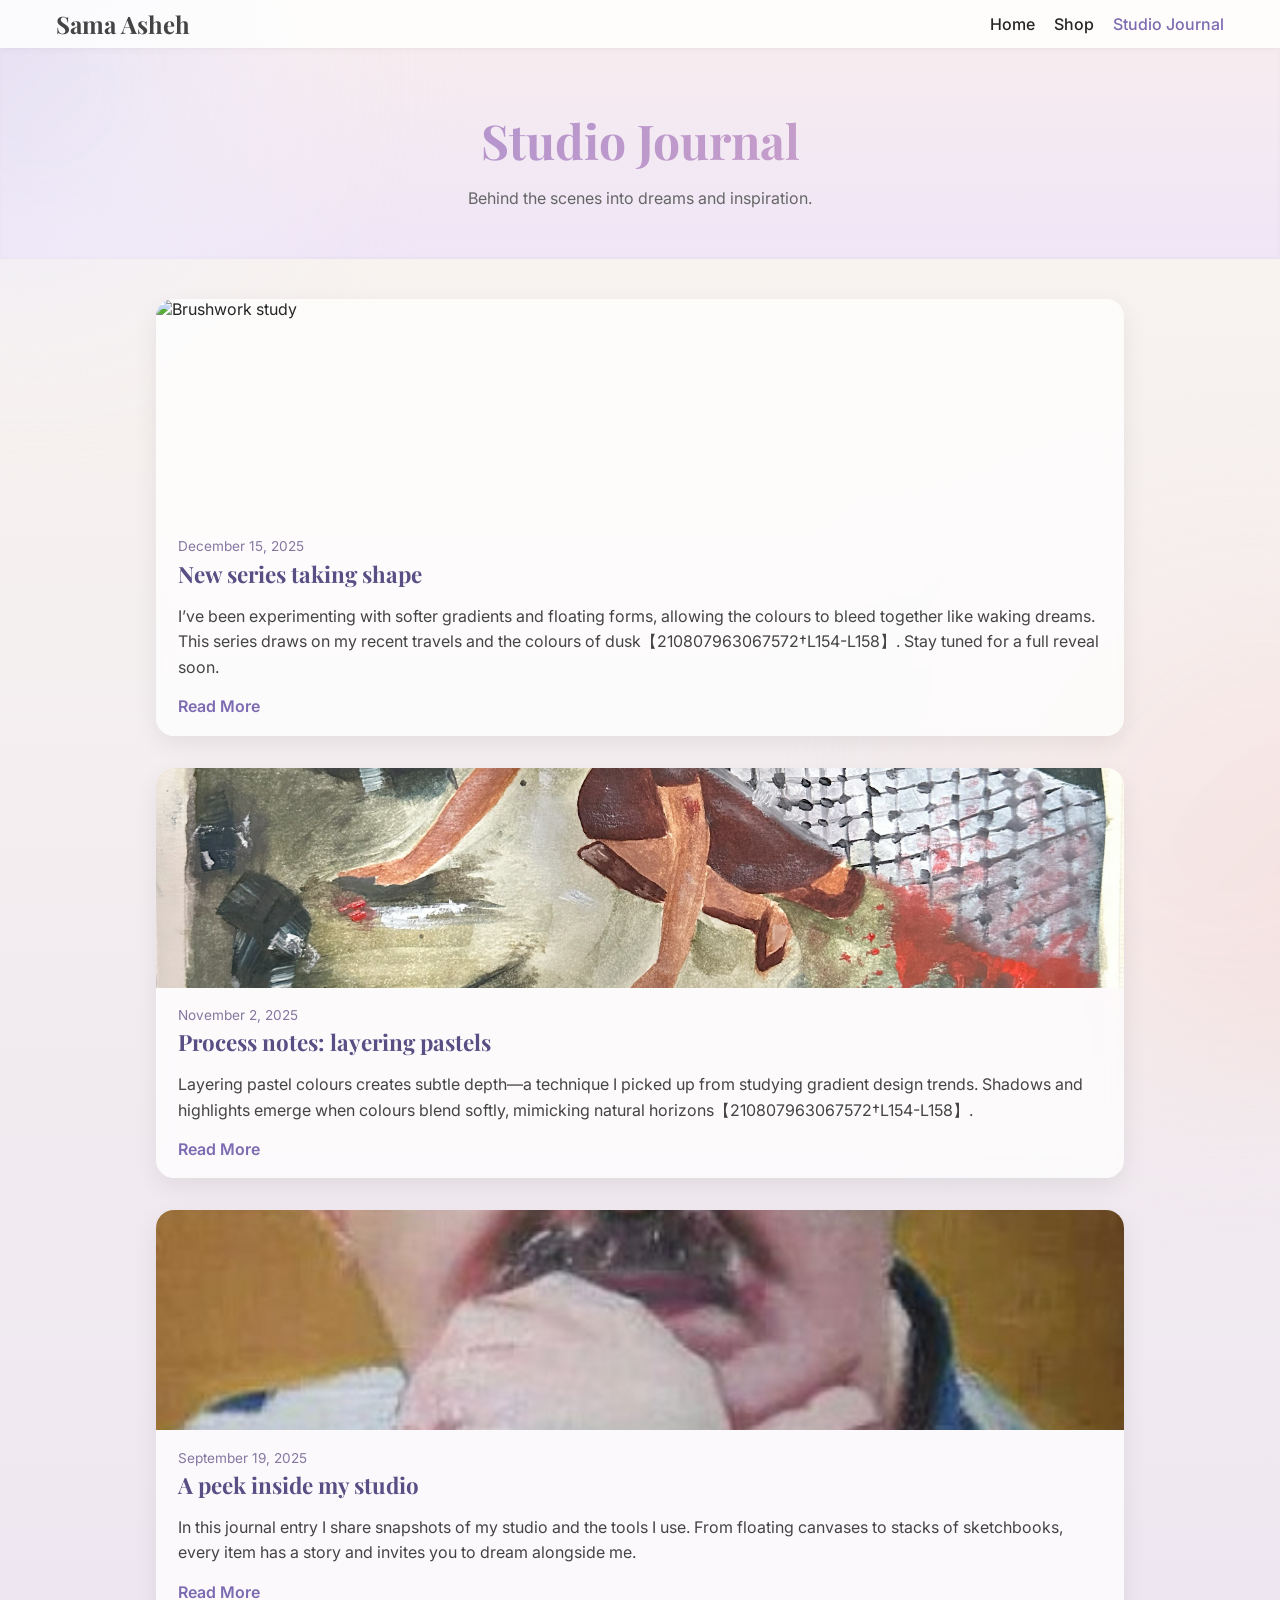
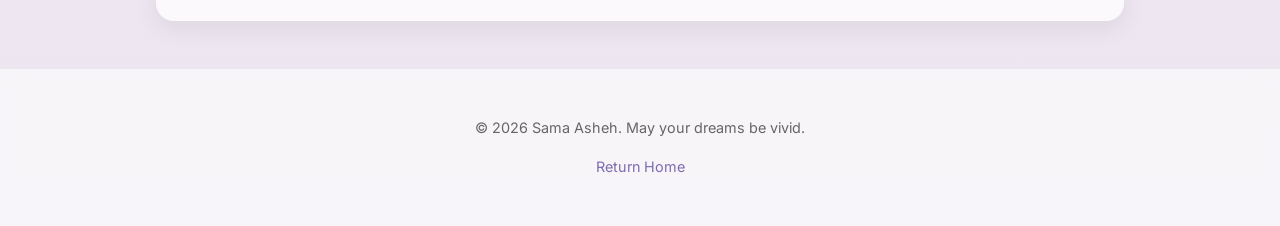
==== journal.html @ 47562fbf "Add chatbot; fix analytics placement; remove duplicate script" ====
<!DOCTYPE html>
<html lang="en">
<head>
  <meta charset="utf-8">
  <title>Studio Journal – Sama Asheh</title>
  <meta name="description" content="Insights and musings from Sama Asheh’s studio. Read about process, inspiration and upcoming exhibitions.">
  <meta name="viewport" content="width=device-width, initial-scale=1.0">
  <link rel="stylesheet" href="styles.css">
  <link rel="preconnect" href="https://fonts.googleapis.com">
  <link rel="preconnect" href="https://fonts.gstatic.com" crossorigin>
  <link href="https://fonts.googleapis.com/css2?family=Playfair+Display:wght@500;700&family=Inter:wght@300;400;600&display=swap" rel="stylesheet">
</head>
<body>
  <div class="decorative-shape shape-one"></div>
  <div class="decorative-shape shape-two"></div>
  <nav class="main-nav">
    <div class="nav-container">
      <a href="index.html" class="logo">Sama Asheh</a>
      <ul class="nav-links">
        <li><a href="index.html">Home</a></li>
        <li><a href="shop.html">Shop</a></li>
        <li><a href="journal.html" class="active">Studio Journal</a></li>
      </ul>
    </div>
  </nav>
  <header class="page-hero journal-hero">
    <h1>Studio Journal</h1>
    <p>Behind the scenes into dreams and inspiration.</p>
  </header>
  <main>
    <section class="journal-section">
      <article class="post-card">
        <img src="images/Blind World, Bleeding Land.JPG" alt="Brushwork study" class="post-image">
        <div class="post-content">
          <span class="post-date">December 15, 2025</span>
          <h3 class="post-title">New series taking shape</h3>
          <p>I’ve been experimenting with softer gradients and floating forms, allowing the colours to bleed together like waking dreams. This series draws on my recent travels and the colours of dusk【210807963067572†L154-L158】. Stay tuned for a full reveal soon.</p>
          <a href="#" class="read-more">Read More</a>
        </div>
      </article>
      <article class="post-card">
        <img src="images/Orphaned.jpg" alt="Sketches and notes" class="post-image">
        <div class="post-content">
          <span class="post-date">November 2, 2025</span>
          <h3 class="post-title">Process notes: layering pastels</h3>
          <p>Layering pastel colours creates subtle depth—a technique I picked up from studying gradient design trends. Shadows and highlights emerge when colours blend softly, mimicking natural horizons【210807963067572†L154-L158】.</p>
          <a href="#" class="read-more">Read More</a>
        </div>
      </article>
      <article class="post-card">
        <img src="images/Mister.PNG" alt="Studio space" class="post-image">
        <div class="post-content">
          <span class="post-date">September 19, 2025</span>
          <h3 class="post-title">A peek inside my studio</h3>
          <p>In this journal entry I share snapshots of my studio and the tools I use. From floating canvases to stacks of sketchbooks, every item has a story and invites you to dream alongside me.</p>
          <a href="#" class="read-more">Read More</a>
        </div>
      </article>
    </section>
  </main>
  <footer class="site-footer">
    <p>&copy; 2026 Sama Asheh. May your dreams be vivid.</p>
    <p><a href="index.html">Return Home</a></p>
  </footer>
  <script src="scripts.js"></script>
</body>
</html>
---- styles.css ----
/*
 * Global styles for the surreal site.
 * A muted pastel palette and soft gradients evoke a dreamlike mood. We rely on
 * Playfair Display for headings and Inter for body copy to provide an elegant,
 * modern feel. Decorative shapes float behind the content to reinforce a
 * surreal atmosphere.
 */

/* Reset and box sizing */
*, *::before, *::after {
  box-sizing: border-box;
}
html, body {
  margin: 0;
  padding: 0;
  font-family: 'Inter', sans-serif;
  color: #252525;
  background: linear-gradient(180deg, #f9f5ef 0%, #ece5f1 100%);
  min-height: 100vh;
  scroll-behavior: smooth;
}
h1, h2, h3, h4, h5, h6 {
  font-family: 'Playfair Display', serif;
  margin: 0 0 0.5rem;
  line-height: 1.2;
  color: #3a3a3a;
}
p {
  line-height: 1.6;
  margin-bottom: 1rem;
}
a {
  color: inherit;
  text-decoration: none;
}
a:hover {
  text-decoration: underline;
}
/* Decorative shapes: large blurred pastel circles floating behind content */
.decorative-shape {
  position: fixed;
  border-radius: 50%;
  filter: blur(80px);
  pointer-events: none;
  z-index: 0;
  opacity: 0.6;
}
.shape-one {
  width: 500px;
  height: 500px;
  background: radial-gradient(circle at 30% 30%, #d0cef5 0%, #f3f0fa 60%, transparent 100%);
  top: -150px;
  left: -200px;
}
.shape-two {
  width: 600px;
  height: 600px;
  background: radial-gradient(circle at 70% 70%, #f5d6d0 0%, #f9eceb 60%, transparent 100%);
  bottom: -200px;
  right: -250px;
}
/* Navigation bar */
.main-nav {
  position: sticky;
  top: 0;
  z-index: 50;
  width: 100%;
  background: rgba(255, 255, 255, 0.8);
  backdrop-filter: blur(10px);
  box-shadow: 0 2px 8px rgba(0,0,0,0.04);
}
.nav-container {
  max-width: 1200px;
  margin: 0 auto;
  padding: 0.5rem 1rem;
  display: flex;
  justify-content: space-between;
  align-items: center;
}
.logo {
  font-family: 'Playfair Display', serif;
  font-size: 1.5rem;
  font-weight: 700;
  color: #444;
}
.nav-links {
  list-style: none;
  margin: 0;
  padding: 0;
  display: flex;
  gap: 1.2rem;
  font-weight: 500;
}
.nav-links a {
  position: relative;
  padding: 0.4rem 0;
  transition: color 0.3s ease;
}
.nav-links a.active,
.nav-links a:hover {
  color: #7c6bb1;
}
/* Hero section with video */
.hero {
  position: relative;
  height: 80vh;
  display: flex;
  align-items: center;
  justify-content: center;
  overflow: hidden;
}
.hero-video {
  position: absolute;
  top: 0;
  left: 0;
  width: 100%;
  height: 100%;
  object-fit: cover;
  z-index: -2;
}
.hero-overlay {
  position: absolute;
  top: 0;
  left: 0;
  width: 100%;
  height: 100%;
  background: linear-gradient(180deg, rgba(250,245,255,0.7) 0%, rgba(245,235,250,0.8) 100%);
  z-index: -1;
}
.hero-content {
  text-align: center;
  padding: 2rem;
  z-index: 5;
}
.hero-title {
  font-size: clamp(2rem, 6vw, 4rem);
  background: linear-gradient(90deg, #a69ad3, #d7b2d2);
  -webkit-background-clip: text;
  -webkit-text-fill-color: transparent;
  margin-bottom: 1rem;
}
.hero-subtitle {
  font-size: 1.2rem;
  margin-bottom: 1.5rem;
  color: #5f5f5f;
}
/* Buttons */
.btn {
  display: inline-block;
  padding: 0.6rem 1.4rem;
  border-radius: 30px;
  font-weight: 600;
  transition: background 0.3s ease, transform 0.2s ease;
  border: none;
  cursor: pointer;
}
.btn-primary {
  background: linear-gradient(120deg, #cdb4db, #f7d2e3);
  color: #fff;
}
.btn-primary:hover {
  background: linear-gradient(120deg, #bda3d1, #efc8d9);
  transform: translateY(-3px);
}
.btn-secondary {
  background: rgba(255, 255, 255, 0.6);
  backdrop-filter: blur(6px);
  border: 1px solid rgba(200, 180, 240, 0.3);
  color: #6b5d95;
}
.btn-secondary:hover {
  background: rgba(255, 255, 255, 0.8);
}
/* About section */
.about-section {
  max-width: 900px;
  margin: 3rem auto;
  padding: 0 1rem;
  text-align: center;
}
.about-section h2 {
  font-size: 2rem;
  margin-bottom: 0.8rem;
}
.about-section p {
  max-width: 700px;
  margin: 0 auto;
}
/* Call to action cards */
.cta-section {
  display: flex;
  flex-wrap: wrap;
  justify-content: center;
  gap: 1.5rem;
  padding: 2rem 1rem;
}
.cta-card {
  background: rgba(255,255,255,0.72);
  backdrop-filter: blur(8px);
  border-radius: 20px;
  padding: 2rem 1.5rem;
  box-shadow: 0 8px 24px rgba(0,0,0,0.07);
  max-width: 400px;
  text-align: center;
  flex: 1 1 280px;
}
.cta-card h3 {
  margin-top: 0;
  color: #5a4f85;
}
.cta-card p {
  color: #4d4d4d;
  margin-bottom: 1.3rem;
}
/* Page hero (used on Shop and Journal pages) */
.page-hero {
  text-align: center;
  padding: 4rem 1rem 2rem;
  background: linear-gradient(180deg, #f7f2fc 0%, #f2ecf8 100%);
  box-shadow: inset 0 -1px 4px rgba(0,0,0,0.04);
}
.page-hero h1 {
  font-size: 3rem;
  margin-bottom: 0.5rem;
  background: linear-gradient(90deg, #a18bd0, #d9a7c7);
  -webkit-background-clip: text;
  -webkit-text-fill-color: transparent;
}
.page-hero p {
  color: #666;
}
/* Journal hero variant for extra depth */
.journal-hero {
  background: linear-gradient(180deg, #f7ecef 0%, #efe6f7 100%);
}
/* Shop page product grid */
.shop-section {
  max-width: 1100px;
  margin: 2.5rem auto;
  padding: 0 1rem;
}
.shop-section h2 {
  margin-bottom: 1.5rem;
  font-size: 2rem;
  color: #5a4f85;
  text-align: center;
}
.product-grid {
  display: grid;
  grid-template-columns: repeat(auto-fill, minmax(220px, 1fr));
  gap: 1.4rem;
}
.product-card {
  background: rgba(255,255,255,0.74);
  backdrop-filter: blur(6px);
  border-radius: 16px;
  box-shadow: 0 6px 18px rgba(0,0,0,0.06);
  overflow: hidden;
  display: flex;
  flex-direction: column;
  transition: transform 0.25s ease, box-shadow 0.25s ease;
}
.product-card img {
  width: 100%;
  height: 180px;
  object-fit: cover;
}
.product-card h3 {
  font-size: 1.1rem;
  margin: 0.8rem 1rem 0.3rem;
}
.product-card .price {
  margin: 0 1rem 0.8rem;
  color: #7c6bb1;
  font-weight: 600;
}
.product-card .btn {
  margin: 0 1rem 1rem;
  align-self: flex-start;
}
.product-card:hover {
  transform: translateY(-4px);
  box-shadow: 0 12px 24px rgba(0,0,0,0.08);
}
/* Journal posts */
.journal-section {
  max-width: 1000px;
  margin: 2.5rem auto;
  padding: 0 1rem;
  display: flex;
  flex-direction: column;
  gap: 2rem;
}
.post-card {
  background: rgba(255,255,255,0.74);
  backdrop-filter: blur(8px);
  border-radius: 18px;
  box-shadow: 0 8px 24px rgba(0,0,0,0.07);
  overflow: hidden;
  display: flex;
  flex-direction: column;
  transition: transform 0.25s ease, box-shadow 0.25s ease;
}
.post-card:hover {
  transform: translateY(-3px);
  box-shadow: 0 12px 28px rgba(0,0,0,0.08);
}
.post-image {
  width: 100%;
  height: 220px;
  object-fit: cover;
}
.post-content {
  padding: 1.2rem 1.4rem;
}
.post-date {
  display: block;
  font-size: 0.85rem;
  color: #8577a1;
  margin-bottom: 0.4rem;
}
.post-title {
  font-size: 1.4rem;
  color: #5a4f85;
  margin-bottom: 0.6rem;
}
.post-content p {
  margin-bottom: 1rem;
  color: #444;
}
.read-more {
  color: #7c6bb1;
  font-weight: 600;
}
.read-more:hover {
  text-decoration: underline;
}
/* Footer */
.site-footer {
  text-align: center;
  padding: 2rem 1rem;
  background: rgba(255,255,255,0.6);
  backdrop-filter: blur(8px);
  margin-top: 3rem;
  font-size: 0.9rem;
  color: #666;
}
.site-footer a {
  color: #7c6bb1;
}
/* Fade-up animation for cards */
.fade-up {
  opacity: 0;
  transform: translateY(30px);
  transition: opacity 0.6s ease, transform 0.6s ease;
}
.fade-up.is-visible {
  opacity: 1;
  transform: translateY(0);
}
/* Responsive tweaks */
@media (max-width: 768px) {
  .cta-section {
    flex-direction: column;
  }
  .hero {
    height: 65vh;
  }
}
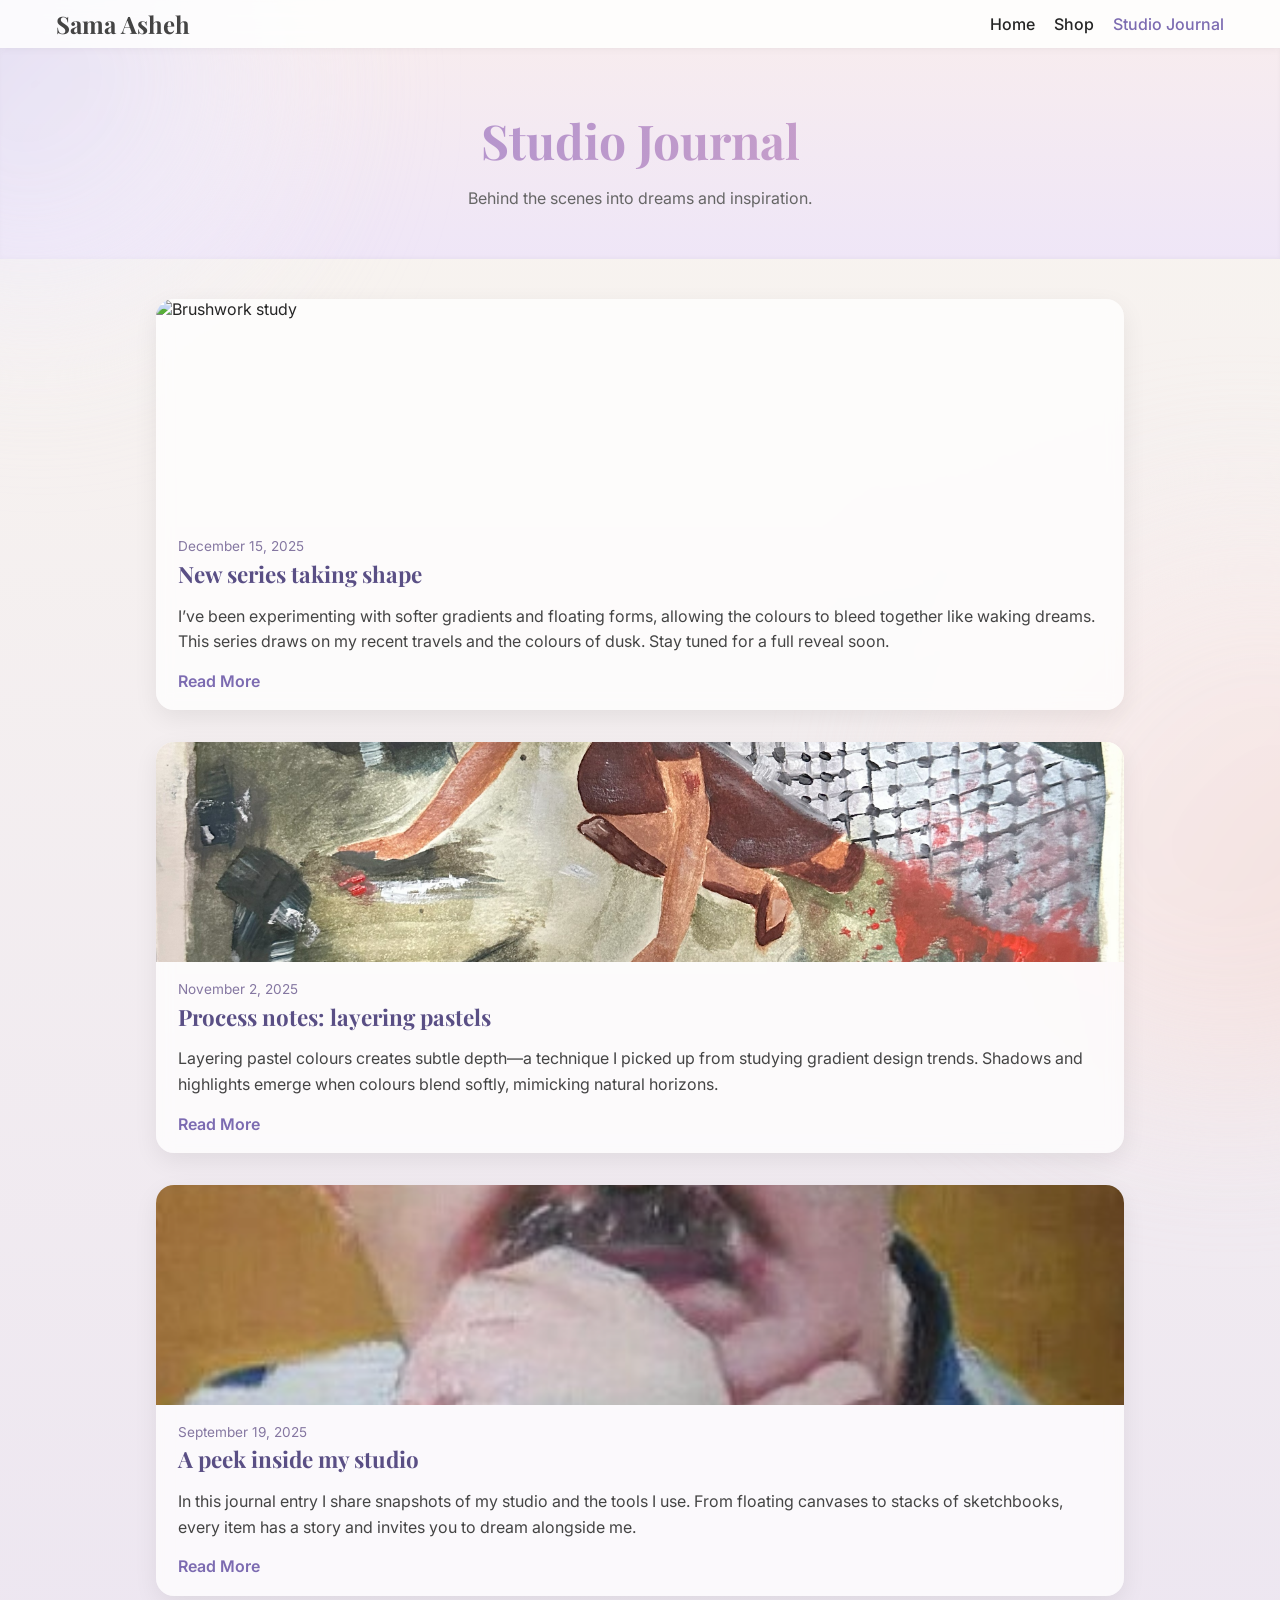
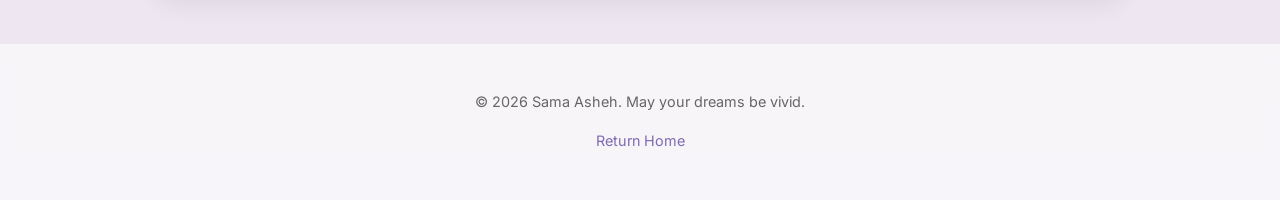
==== commit b4f655ff: "Add chatbot; fix analytics placement; remove duplicate script" ====
--- a/journal.html
+++ b/journal.html
@@ -34,7 +34,7 @@
         <div class="post-content">
           <span class="post-date">December 15, 2025</span>
           <h3 class="post-title">New series taking shape</h3>
-          <p>I’ve been experimenting with softer gradients and floating forms, allowing the colours to bleed together like waking dreams. This series draws on my recent travels and the colours of dusk【210807963067572†L154-L158】. Stay tuned for a full reveal soon.</p>
+          <p>I’ve been experimenting with softer gradients and floating forms, allowing the colours to bleed together like waking dreams. This series draws on my recent travels and the colours of dusk. Stay tuned for a full reveal soon.</p>
           <a href="#" class="read-more">Read More</a>
         </div>
       </article>
@@ -43,7 +43,7 @@
         <div class="post-content">
           <span class="post-date">November 2, 2025</span>
           <h3 class="post-title">Process notes: layering pastels</h3>
-          <p>Layering pastel colours creates subtle depth—a technique I picked up from studying gradient design trends. Shadows and highlights emerge when colours blend softly, mimicking natural horizons【210807963067572†L154-L158】.</p>
+          <p>Layering pastel colours creates subtle depth—a technique I picked up from studying gradient design trends. Shadows and highlights emerge when colours blend softly, mimicking natural horizons.</p>
           <a href="#" class="read-more">Read More</a>
         </div>
       </article>
--- a/styles.css
+++ b/styles.css
@@ -259,6 +259,7 @@
   display: flex;
   flex-direction: column;
   transition: transform 0.25s ease, box-shadow 0.25s ease;
+  position: relative;
 }
 .product-card img {
   width: 100%;
@@ -281,6 +282,29 @@
 .product-card:hover {
   transform: translateY(-4px);
   box-shadow: 0 12px 24px rgba(0,0,0,0.08);
+}
+
+/* Sold-out products are desaturated and not clickable */
+.product-card.sold-out {
+  opacity: 0.55;
+  pointer-events: none;
+}
+.product-card.sold-out .btn-secondary {
+  background: #d8d3e1;
+  color: #8c7fae;
+  cursor: default;
+}
+/* A badge overlay for sold items */
+.product-card .sold-badge {
+  position: absolute;
+  top: 10px;
+  left: 10px;
+  background: rgba(124, 107, 177, 0.85);
+  color: #fff;
+  padding: 4px 8px;
+  font-size: 0.7rem;
+  border-radius: 4px;
+  letter-spacing: 0.05em;
 }
 /* Journal posts */
 .journal-section {
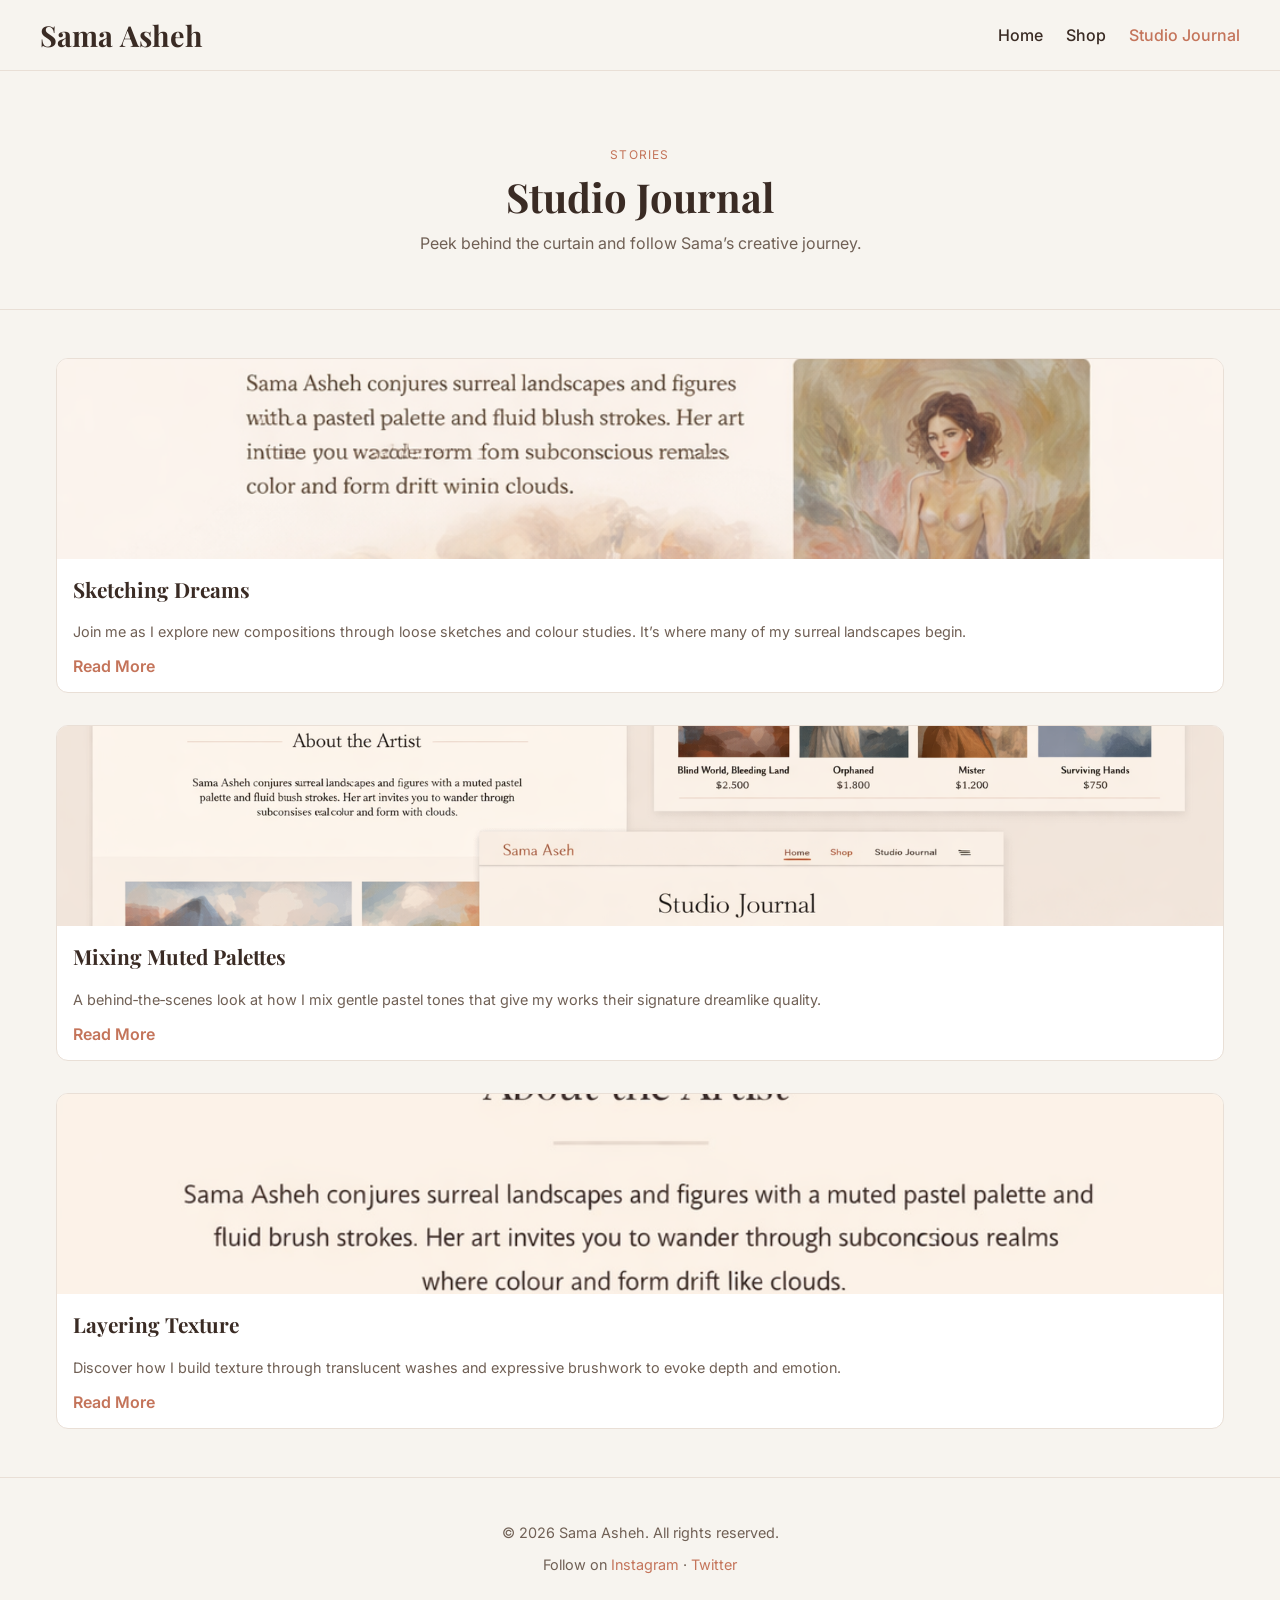
==== commit 72483de8: "Add chatbot; fix analytics placement; remove duplicate script" ====
--- a/journal.html
+++ b/journal.html
@@ -2,8 +2,7 @@
 <html lang="en">
 <head>
   <meta charset="utf-8">
-  <title>Studio Journal – Sama Asheh</title>
-  <meta name="description" content="Insights and musings from Sama Asheh’s studio. Read about process, inspiration and upcoming exhibitions.">
+  <title>Sama Asheh – Studio Journal</title>
   <meta name="viewport" content="width=device-width, initial-scale=1.0">
   <link rel="stylesheet" href="styles.css">
   <link rel="preconnect" href="https://fonts.googleapis.com">
@@ -11,57 +10,68 @@
   <link href="https://fonts.googleapis.com/css2?family=Playfair+Display:wght@500;700&family=Inter:wght@300;400;600&display=swap" rel="stylesheet">
 </head>
 <body>
-  <div class="decorative-shape shape-one"></div>
-  <div class="decorative-shape shape-two"></div>
-  <nav class="main-nav">
-    <div class="nav-container">
-      <a href="index.html" class="logo">Sama Asheh</a>
-      <ul class="nav-links">
-        <li><a href="index.html">Home</a></li>
-        <li><a href="shop.html">Shop</a></li>
-        <li><a href="journal.html" class="active">Studio Journal</a></li>
-      </ul>
+  <header class="main-header">
+    <div class="container nav-bar">
+      <h1 class="site-logo"><a href="index.html">Sama&nbsp;Asheh</a></h1>
+      <nav class="nav-menu">
+        <a href="index.html">Home</a>
+        <a href="shop.html">Shop</a>
+        <a href="journal.html" class="active">Studio Journal</a>
+      </nav>
     </div>
-  </nav>
-  <header class="page-hero journal-hero">
-    <h1>Studio Journal</h1>
-    <p>Behind the scenes into dreams and inspiration.</p>
   </header>
-  <main>
-    <section class="journal-section">
-      <article class="post-card">
-        <img src="images/Blind World, Bleeding Land.JPG" alt="Brushwork study" class="post-image">
-        <div class="post-content">
-          <span class="post-date">December 15, 2025</span>
-          <h3 class="post-title">New series taking shape</h3>
-          <p>I’ve been experimenting with softer gradients and floating forms, allowing the colours to bleed together like waking dreams. This series draws on my recent travels and the colours of dusk. Stay tuned for a full reveal soon.</p>
-          <a href="#" class="read-more">Read More</a>
+
+  <section class="journal-hero">
+    <div class="container journal-header">
+      <p class="tagline">Stories</p>
+      <h2 class="section-title">Studio Journal</h2>
+      <p class="section-subtitle">Peek behind the curtain and follow Sama’s creative journey.</p>
+    </div>
+  </section>
+
+  <section class="journal-grid">
+    <div class="container grid">
+      <!-- Example post 1 -->
+      <article class="journal-card">
+        <div class="journal-image">
+          <img src="images/journal1.png" alt="Sketching dreams" loading="lazy">
+        </div>
+        <div class="journal-content">
+          <h4 class="journal-title">Sketching Dreams</h4>
+          <p class="journal-excerpt">Join me as I explore new compositions through loose sketches and colour studies. It’s where many of my surreal landscapes begin.</p>
+          <a href="#" class="journal-read-more">Read More</a>
         </div>
       </article>
-      <article class="post-card">
-        <img src="images/Orphaned.jpg" alt="Sketches and notes" class="post-image">
-        <div class="post-content">
-          <span class="post-date">November 2, 2025</span>
-          <h3 class="post-title">Process notes: layering pastels</h3>
-          <p>Layering pastel colours creates subtle depth—a technique I picked up from studying gradient design trends. Shadows and highlights emerge when colours blend softly, mimicking natural horizons.</p>
-          <a href="#" class="read-more">Read More</a>
+      <!-- Example post 2 -->
+      <article class="journal-card">
+        <div class="journal-image">
+          <img src="images/journal2.png" alt="Mixing muted palettes" loading="lazy">
+        </div>
+        <div class="journal-content">
+          <h4 class="journal-title">Mixing Muted Palettes</h4>
+          <p class="journal-excerpt">A behind‑the‑scenes look at how I mix gentle pastel tones that give my works their signature dreamlike quality.</p>
+          <a href="#" class="journal-read-more">Read More</a>
         </div>
       </article>
-      <article class="post-card">
-        <img src="images/Mister.PNG" alt="Studio space" class="post-image">
-        <div class="post-content">
-          <span class="post-date">September 19, 2025</span>
-          <h3 class="post-title">A peek inside my studio</h3>
-          <p>In this journal entry I share snapshots of my studio and the tools I use. From floating canvases to stacks of sketchbooks, every item has a story and invites you to dream alongside me.</p>
-          <a href="#" class="read-more">Read More</a>
+      <!-- Example post 3 -->
+      <article class="journal-card">
+        <div class="journal-image">
+          <img src="images/journal3.png" alt="Layering texture" loading="lazy">
+        </div>
+        <div class="journal-content">
+          <h4 class="journal-title">Layering Texture</h4>
+          <p class="journal-excerpt">Discover how I build texture through translucent washes and expressive brushwork to evoke depth and emotion.</p>
+          <a href="#" class="journal-read-more">Read More</a>
         </div>
       </article>
-    </section>
-  </main>
+    </div>
+  </section>
+
   <footer class="site-footer">
-    <p>&copy; 2026 Sama Asheh. May your dreams be vivid.</p>
-    <p><a href="index.html">Return Home</a></p>
+    <div class="container footer-content">
+      <p>&copy; 2026 Sama&nbsp;Asheh. All rights reserved.</p>
+      <p>Follow on <a href="https://www.instagram.com" target="_blank" rel="noopener">Instagram</a> &middot; <a href="https://www.twitter.com" target="_blank" rel="noopener">Twitter</a></p>
+    </div>
   </footer>
-  <script src="scripts.js"></script>
 </body>
 </html>
--- a/styles.css
+++ b/styles.css
@@ -1,12 +1,23 @@
 /*
- * Global styles for the surreal site.
- * A muted pastel palette and soft gradients evoke a dreamlike mood. We rely on
- * Playfair Display for headings and Inter for body copy to provide an elegant,
- * modern feel. Decorative shapes float behind the content to reinforce a
- * surreal atmosphere.
+ * Global stylesheet for Sama Asheh's storefront styled after the Lovable example.
+ * The palette uses warm neutrals and terracotta accents to evoke a calming,
+ * handcrafted feel. Typography pairs Playfair Display for headings with
+ * Inter for body copy.
  */
 
-/* Reset and box sizing */
+:root {
+  /* Colour palette */
+  --background: #f7f4ef;
+  --background-alt: #f8f3ef;
+  --surface: #ffffff;
+  --text-primary: #3a2b24;
+  --text-secondary: #706055;
+  --accent: #c4745a;
+  --accent-light: #eadfd8;
+  --border: #e9dfd6;
+}
+
+/* Reset box sizing and base typography */
 *, *::before, *::after {
   box-sizing: border-box;
 }
@@ -14,380 +25,345 @@
   margin: 0;
   padding: 0;
   font-family: 'Inter', sans-serif;
-  color: #252525;
-  background: linear-gradient(180deg, #f9f5ef 0%, #ece5f1 100%);
-  min-height: 100vh;
-  scroll-behavior: smooth;
-}
-h1, h2, h3, h4, h5, h6 {
-  font-family: 'Playfair Display', serif;
-  margin: 0 0 0.5rem;
-  line-height: 1.2;
-  color: #3a3a3a;
-}
-p {
-  line-height: 1.6;
-  margin-bottom: 1rem;
-}
+  background-color: var(--background);
+  color: var(--text-primary);
+}
+
+img {
+  max-width: 100%;
+  height: auto;
+  display: block;
+}
+
 a {
+  text-decoration: none;
   color: inherit;
-  text-decoration: none;
-}
-a:hover {
-  text-decoration: underline;
-}
-/* Decorative shapes: large blurred pastel circles floating behind content */
-.decorative-shape {
-  position: fixed;
-  border-radius: 50%;
-  filter: blur(80px);
-  pointer-events: none;
-  z-index: 0;
-  opacity: 0.6;
-}
-.shape-one {
-  width: 500px;
-  height: 500px;
-  background: radial-gradient(circle at 30% 30%, #d0cef5 0%, #f3f0fa 60%, transparent 100%);
-  top: -150px;
-  left: -200px;
-}
-.shape-two {
-  width: 600px;
-  height: 600px;
-  background: radial-gradient(circle at 70% 70%, #f5d6d0 0%, #f9eceb 60%, transparent 100%);
-  bottom: -200px;
-  right: -250px;
-}
-/* Navigation bar */
-.main-nav {
-  position: sticky;
-  top: 0;
-  z-index: 50;
-  width: 100%;
-  background: rgba(255, 255, 255, 0.8);
-  backdrop-filter: blur(10px);
-  box-shadow: 0 2px 8px rgba(0,0,0,0.04);
-}
-.nav-container {
+}
+
+/* Layout helpers */
+.container {
   max-width: 1200px;
   margin: 0 auto;
-  padding: 0.5rem 1rem;
+  padding: 0 1rem;
+}
+.narrow {
+  max-width: 800px;
+  margin: 0 auto;
+}
+.grid {
+  display: grid;
+  gap: 2rem;
+}
+
+/* Header and navigation */
+.main-header {
+  background-color: var(--background);
+  border-bottom: 1px solid var(--border);
+}
+.nav-bar {
   display: flex;
   justify-content: space-between;
   align-items: center;
-}
-.logo {
-  font-family: 'Playfair Display', serif;
-  font-size: 1.5rem;
+  padding: 1rem 0;
+}
+.site-logo {
+  font-family: 'Playfair Display', serif;
+  font-size: 1.8rem;
   font-weight: 700;
-  color: #444;
-}
-.nav-links {
-  list-style: none;
   margin: 0;
-  padding: 0;
-  display: flex;
-  gap: 1.2rem;
+}
+.nav-menu a {
+  margin-left: 1.2rem;
   font-weight: 500;
-}
-.nav-links a {
-  position: relative;
-  padding: 0.4rem 0;
-  transition: color 0.3s ease;
-}
-.nav-links a.active,
-.nav-links a:hover {
-  color: #7c6bb1;
-}
-/* Hero section with video */
+  color: var(--text-primary);
+  transition: color 0.2s ease;
+}
+.nav-menu a.active,
+.nav-menu a:hover {
+  color: var(--accent);
+}
+
+/* Hero section */
 .hero {
-  position: relative;
-  height: 80vh;
-  display: flex;
-  align-items: center;
+  padding: 4rem 0 6rem;
+  text-align: center;
+  background-color: var(--background);
+}
+.hero-content {
+  max-width: 700px;
+  margin: 0 auto;
+}
+.tagline {
+  font-size: 0.75rem;
+  text-transform: uppercase;
+  letter-spacing: 0.1em;
+  color: var(--accent);
+  margin-bottom: 0.5rem;
+}
+.hero-title {
+  font-family: 'Playfair Display', serif;
+  font-weight: 700;
+  font-size: clamp(2rem, 5vw, 3.5rem);
+  margin: 0.3rem 0 0.8rem;
+  color: var(--text-primary);
+}
+.hero-subtitle {
+  font-size: 1rem;
+  color: var(--text-secondary);
+  max-width: 600px;
+  margin: 0 auto 1.8rem;
+}
+.hero-buttons {
+  display: flex;
   justify-content: center;
-  overflow: hidden;
-}
-.hero-video {
-  position: absolute;
-  top: 0;
-  left: 0;
-  width: 100%;
-  height: 100%;
-  object-fit: cover;
-  z-index: -2;
-}
-.hero-overlay {
-  position: absolute;
-  top: 0;
-  left: 0;
-  width: 100%;
-  height: 100%;
-  background: linear-gradient(180deg, rgba(250,245,255,0.7) 0%, rgba(245,235,250,0.8) 100%);
-  z-index: -1;
-}
-.hero-content {
-  text-align: center;
-  padding: 2rem;
-  z-index: 5;
-}
-.hero-title {
-  font-size: clamp(2rem, 6vw, 4rem);
-  background: linear-gradient(90deg, #a69ad3, #d7b2d2);
-  -webkit-background-clip: text;
-  -webkit-text-fill-color: transparent;
-  margin-bottom: 1rem;
-}
-.hero-subtitle {
-  font-size: 1.2rem;
-  margin-bottom: 1.5rem;
-  color: #5f5f5f;
-}
+  gap: 0.8rem;
+}
+
 /* Buttons */
 .btn {
   display: inline-block;
   padding: 0.6rem 1.4rem;
-  border-radius: 30px;
+  border-radius: 999px;
   font-weight: 600;
-  transition: background 0.3s ease, transform 0.2s ease;
+  transition: background 0.3s ease, color 0.3s ease;
   border: none;
   cursor: pointer;
 }
-.btn-primary {
-  background: linear-gradient(120deg, #cdb4db, #f7d2e3);
-  color: #fff;
-}
-.btn-primary:hover {
-  background: linear-gradient(120deg, #bda3d1, #efc8d9);
-  transform: translateY(-3px);
+.btn-accent {
+  background-color: var(--accent);
+  color: #ffffff;
+}
+.btn-accent:hover {
+  background-color: #b1644d;
 }
 .btn-secondary {
-  background: rgba(255, 255, 255, 0.6);
-  backdrop-filter: blur(6px);
-  border: 1px solid rgba(200, 180, 240, 0.3);
-  color: #6b5d95;
+  background-color: var(--accent-light);
+  color: var(--accent);
 }
 .btn-secondary:hover {
-  background: rgba(255, 255, 255, 0.8);
-}
+  background-color: var(--accent);
+  color: #ffffff;
+}
+
 /* About section */
 .about-section {
-  max-width: 900px;
-  margin: 3rem auto;
-  padding: 0 1rem;
+  padding: 3rem 0;
   text-align: center;
 }
 .about-section h2 {
+  font-family: 'Playfair Display', serif;
   font-size: 2rem;
   margin-bottom: 0.8rem;
 }
 .about-section p {
-  max-width: 700px;
-  margin: 0 auto;
-}
-/* Call to action cards */
-.cta-section {
+  font-size: 1rem;
+  color: var(--text-secondary);
+}
+
+/* Callout cards */
+.callout-section {
+  padding: 3rem 0;
+  background-color: var(--background-alt);
+}
+.callout-grid {
   display: flex;
   flex-wrap: wrap;
   justify-content: center;
   gap: 1.5rem;
-  padding: 2rem 1rem;
-}
-.cta-card {
-  background: rgba(255,255,255,0.72);
-  backdrop-filter: blur(8px);
-  border-radius: 20px;
-  padding: 2rem 1.5rem;
-  box-shadow: 0 8px 24px rgba(0,0,0,0.07);
-  max-width: 400px;
-  text-align: center;
+}
+.callout-card {
   flex: 1 1 280px;
-}
-.cta-card h3 {
+  background-color: var(--surface);
+  border: 1px solid var(--border);
+  border-radius: 12px;
+  padding: 2rem;
+  text-align: center;
+}
+.callout-card h3 {
+  font-family: 'Playfair Display', serif;
+  font-size: 1.6rem;
   margin-top: 0;
-  color: #5a4f85;
-}
-.cta-card p {
-  color: #4d4d4d;
-  margin-bottom: 1.3rem;
-}
-/* Page hero (used on Shop and Journal pages) */
-.page-hero {
-  text-align: center;
-  padding: 4rem 1rem 2rem;
-  background: linear-gradient(180deg, #f7f2fc 0%, #f2ecf8 100%);
-  box-shadow: inset 0 -1px 4px rgba(0,0,0,0.04);
-}
-.page-hero h1 {
-  font-size: 3rem;
-  margin-bottom: 0.5rem;
-  background: linear-gradient(90deg, #a18bd0, #d9a7c7);
-  -webkit-background-clip: text;
-  -webkit-text-fill-color: transparent;
-}
-.page-hero p {
-  color: #666;
-}
-/* Journal hero variant for extra depth */
-.journal-hero {
-  background: linear-gradient(180deg, #f7ecef 0%, #efe6f7 100%);
-}
-/* Shop page product grid */
-.shop-section {
-  max-width: 1100px;
-  margin: 2.5rem auto;
-  padding: 0 1rem;
-}
-.shop-section h2 {
-  margin-bottom: 1.5rem;
-  font-size: 2rem;
-  color: #5a4f85;
-  text-align: center;
-}
-.product-grid {
-  display: grid;
-  grid-template-columns: repeat(auto-fill, minmax(220px, 1fr));
-  gap: 1.4rem;
-}
-.product-card {
-  background: rgba(255,255,255,0.74);
-  backdrop-filter: blur(6px);
-  border-radius: 16px;
-  box-shadow: 0 6px 18px rgba(0,0,0,0.06);
-  overflow: hidden;
-  display: flex;
-  flex-direction: column;
-  transition: transform 0.25s ease, box-shadow 0.25s ease;
-  position: relative;
-}
-.product-card img {
-  width: 100%;
-  height: 180px;
-  object-fit: cover;
-}
-.product-card h3 {
-  font-size: 1.1rem;
-  margin: 0.8rem 1rem 0.3rem;
-}
-.product-card .price {
-  margin: 0 1rem 0.8rem;
-  color: #7c6bb1;
-  font-weight: 600;
-}
-.product-card .btn {
-  margin: 0 1rem 1rem;
-  align-self: flex-start;
-}
-.product-card:hover {
-  transform: translateY(-4px);
-  box-shadow: 0 12px 24px rgba(0,0,0,0.08);
-}
-
-/* Sold-out products are desaturated and not clickable */
-.product-card.sold-out {
-  opacity: 0.55;
-  pointer-events: none;
-}
-.product-card.sold-out .btn-secondary {
-  background: #d8d3e1;
-  color: #8c7fae;
-  cursor: default;
-}
-/* A badge overlay for sold items */
-.product-card .sold-badge {
-  position: absolute;
-  top: 10px;
-  left: 10px;
-  background: rgba(124, 107, 177, 0.85);
-  color: #fff;
-  padding: 4px 8px;
-  font-size: 0.7rem;
-  border-radius: 4px;
-  letter-spacing: 0.05em;
-}
-/* Journal posts */
-.journal-section {
-  max-width: 1000px;
-  margin: 2.5rem auto;
-  padding: 0 1rem;
-  display: flex;
-  flex-direction: column;
-  gap: 2rem;
-}
-.post-card {
-  background: rgba(255,255,255,0.74);
-  backdrop-filter: blur(8px);
-  border-radius: 18px;
-  box-shadow: 0 8px 24px rgba(0,0,0,0.07);
-  overflow: hidden;
-  display: flex;
-  flex-direction: column;
-  transition: transform 0.25s ease, box-shadow 0.25s ease;
-}
-.post-card:hover {
-  transform: translateY(-3px);
-  box-shadow: 0 12px 28px rgba(0,0,0,0.08);
-}
-.post-image {
-  width: 100%;
-  height: 220px;
-  object-fit: cover;
-}
-.post-content {
-  padding: 1.2rem 1.4rem;
-}
-.post-date {
-  display: block;
-  font-size: 0.85rem;
-  color: #8577a1;
-  margin-bottom: 0.4rem;
-}
-.post-title {
-  font-size: 1.4rem;
-  color: #5a4f85;
   margin-bottom: 0.6rem;
 }
-.post-content p {
-  margin-bottom: 1rem;
-  color: #444;
-}
-.read-more {
-  color: #7c6bb1;
-  font-weight: 600;
-}
-.read-more:hover {
-  text-decoration: underline;
-}
+.callout-card p {
+  font-size: 0.95rem;
+  color: var(--text-secondary);
+  margin-bottom: 1.2rem;
+}
+
 /* Footer */
 .site-footer {
-  text-align: center;
-  padding: 2rem 1rem;
-  background: rgba(255,255,255,0.6);
-  backdrop-filter: blur(8px);
-  margin-top: 3rem;
+  border-top: 1px solid var(--border);
+  background-color: var(--background);
+  padding: 2rem 0;
+  text-align: center;
   font-size: 0.9rem;
-  color: #666;
+  color: var(--text-secondary);
 }
 .site-footer a {
-  color: #7c6bb1;
-}
-/* Fade-up animation for cards */
-.fade-up {
-  opacity: 0;
-  transform: translateY(30px);
-  transition: opacity 0.6s ease, transform 0.6s ease;
-}
-.fade-up.is-visible {
-  opacity: 1;
-  transform: translateY(0);
-}
-/* Responsive tweaks */
-@media (max-width: 768px) {
-  .cta-section {
-    flex-direction: column;
-  }
-  .hero {
-    height: 65vh;
-  }
+  color: var(--accent);
+}
+.site-footer a:hover {
+  text-decoration: underline;
+}
+
+/* Shop pages */
+.shop-hero,
+.journal-hero {
+  padding: 4rem 0 2rem;
+  text-align: center;
+  background-color: var(--background);
+  border-bottom: 1px solid var(--border);
+}
+.section-title {
+  font-family: 'Playfair Display', serif;
+  font-size: 2.5rem;
+  margin: 0.2rem 0 0.6rem;
+  color: var(--text-primary);
+}
+.section-subtitle {
+  font-size: 1rem;
+  color: var(--text-secondary);
+  max-width: 650px;
+  margin: 0 auto 1.5rem;
+}
+.shop-toggle {
+  margin-top: 1.5rem;
+  display: flex;
+  justify-content: center;
+  gap: 0.5rem;
+}
+.shop-toggle .tab {
+  padding: 0.5rem 1.2rem;
+  border-radius: 999px;
+  font-weight: 600;
+  border: none;
+  cursor: pointer;
+  background-color: var(--accent-light);
+  color: var(--accent);
+  transition: background 0.2s ease, color 0.2s ease;
+}
+.shop-toggle .tab.active {
+  background-color: var(--accent);
+  color: #ffffff;
+}
+.shop-toggle .tab:hover:not(.active) {
+  background-color: #e0d6ce;
+}
+
+.shop-grid {
+  display: none;
+  padding: 3rem 0;
+}
+.shop-grid.active {
+  display: block;
+}
+
+.product-card {
+  background-color: var(--surface);
+  border: 1px solid var(--border);
+  border-radius: 12px;
+  overflow: hidden;
+  display: flex;
+  flex-direction: column;
+  position: relative;
+}
+.product-image img {
+  width: 100%;
+  height: 250px;
+  object-fit: cover;
+  border-bottom: 1px solid var(--border);
+}
+.product-info {
+  padding: 1rem;
+  display: flex;
+  flex-direction: column;
+  justify-content: space-between;
+  flex-grow: 1;
+}
+.product-info h4 {
+  font-family: 'Playfair Display', serif;
+  font-size: 1.3rem;
+  margin: 0 0 0.5rem;
+  color: var(--text-primary);
+}
+.medium {
+  font-size: 0.85rem;
+  color: var(--text-secondary);
+  margin-bottom: 0.8rem;
+}
+.price {
+  font-size: 1rem;
+  font-weight: 600;
+  color: var(--accent);
+}
+.strike {
+  text-decoration: line-through;
+  opacity: 0.6;
+}
+
+/* Sold out overlay */
+.sold-out .product-image {
+  position: relative;
+}
+.sold-overlay {
+  position: absolute;
+  top: 50%;
+  left: 50%;
+  transform: translate(-50%, -50%);
+  background-color: rgba(0, 0, 0, 0.6);
+  color: #ffffff;
+  padding: 0.4rem 0.8rem;
+  border-radius: 6px;
+  font-size: 0.75rem;
+  text-transform: uppercase;
+  letter-spacing: 0.05em;
+  pointer-events: none;
+}
+
+/* Journal section */
+.journal-grid {
+  padding: 3rem 0;
+}
+.journal-card {
+  background-color: var(--surface);
+  border: 1px solid var(--border);
+  border-radius: 12px;
+  overflow: hidden;
+  display: flex;
+  flex-direction: column;
+}
+.journal-image img {
+  width: 100%;
+  height: 200px;
+  object-fit: cover;
+}
+.journal-content {
+  padding: 1rem;
+  display: flex;
+  flex-direction: column;
+  justify-content: space-between;
+  flex-grow: 1;
+}
+.journal-title {
+  font-family: 'Playfair Display', serif;
+  font-size: 1.3rem;
+  margin: 0 0 0.4rem;
+  color: var(--text-primary);
+}
+.journal-excerpt {
+  font-size: 0.9rem;
+  color: var(--text-secondary);
+  margin-bottom: 1rem;
+  flex-grow: 1;
+}
+.journal-read-more {
+  align-self: flex-start;
+  font-weight: 600;
+  color: var(--accent);
+  transition: color 0.2s ease;
+}
+.journal-read-more:hover {
+  text-decoration: underline;
+  color: #b1644d;
 }
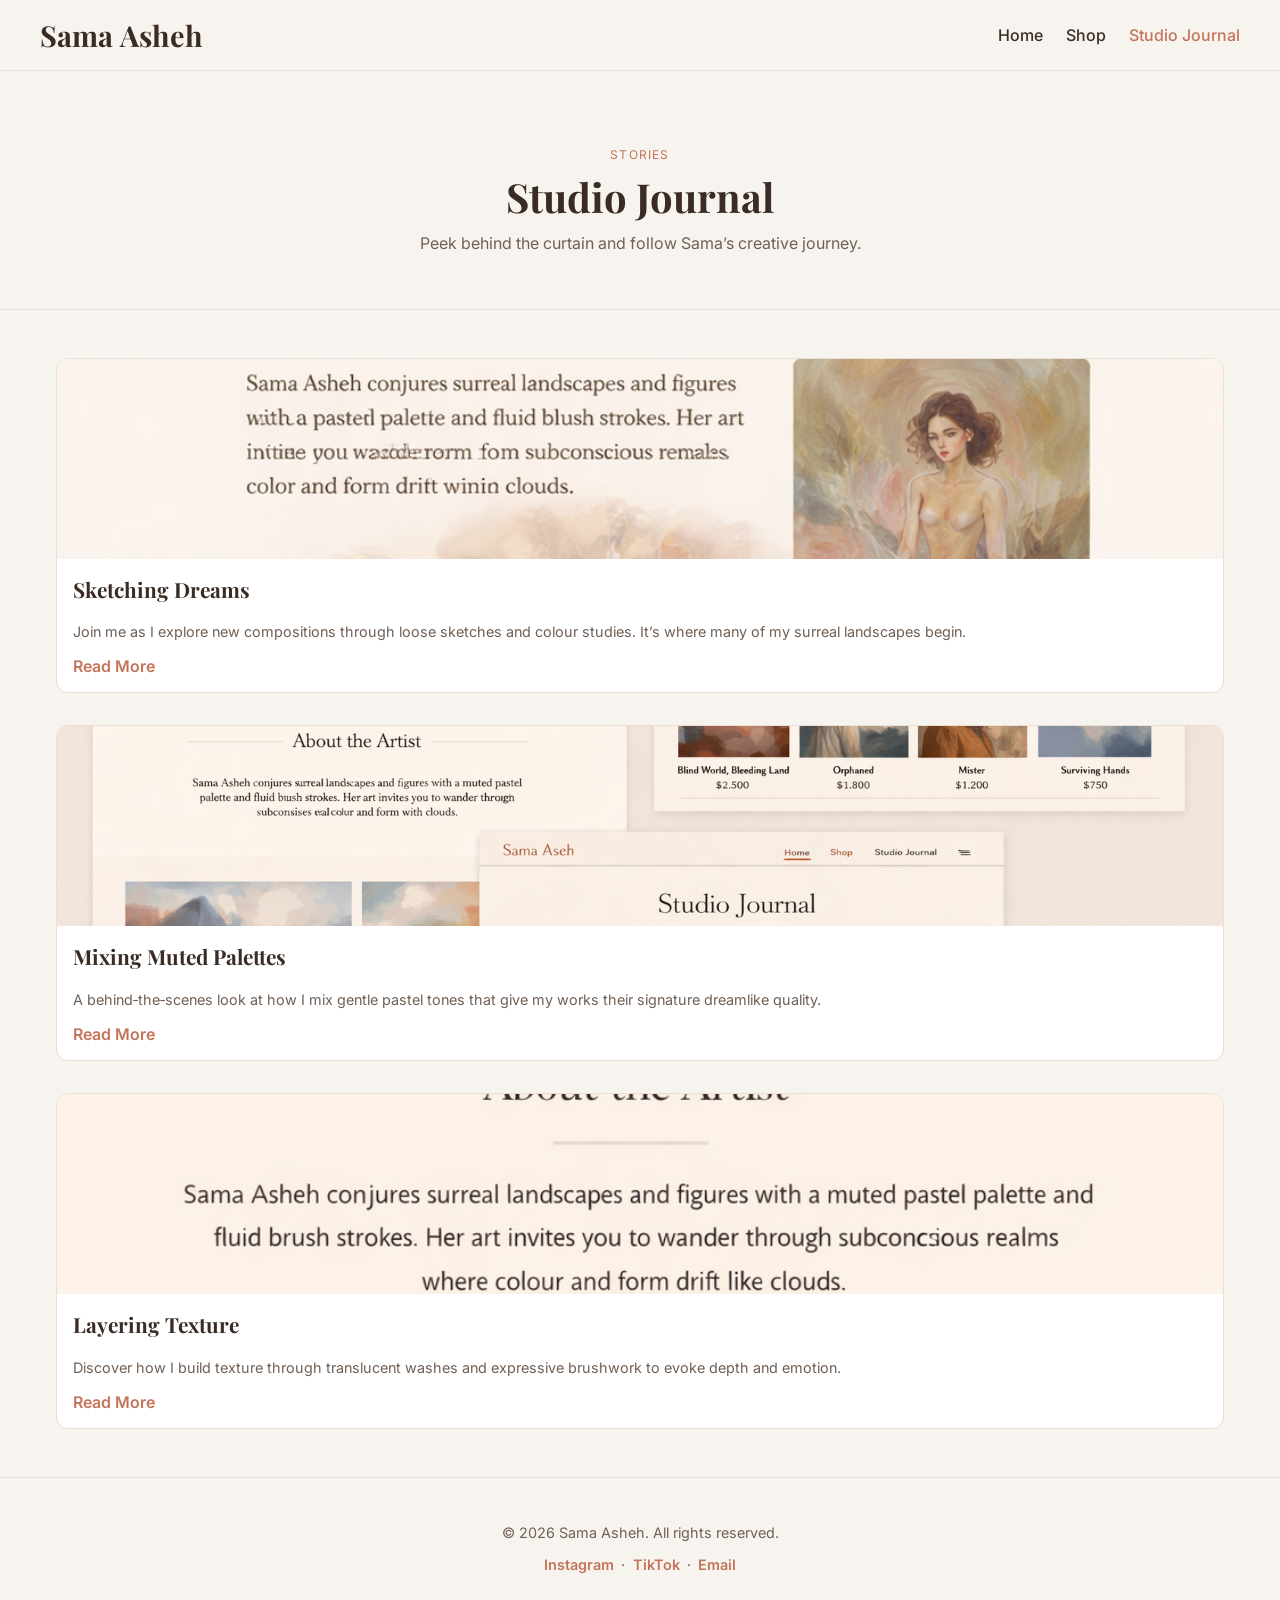
==== commit ff208791: "Add chatbot; fix analytics placement; remove duplicate script" ====
--- a/journal.html
+++ b/journal.html
@@ -70,7 +70,11 @@
   <footer class="site-footer">
     <div class="container footer-content">
       <p>&copy; 2026 Sama&nbsp;Asheh. All rights reserved.</p>
-      <p>Follow on <a href="https://www.instagram.com" target="_blank" rel="noopener">Instagram</a> &middot; <a href="https://www.twitter.com" target="_blank" rel="noopener">Twitter</a></p>
+      <p class="social-links">
+        <a href="https://www.instagram.com" target="_blank" rel="noopener">Instagram</a> &middot; 
+        <a href="https://www.tiktok.com" target="_blank" rel="noopener">TikTok</a> &middot; 
+        <a href="mailto:sama.asheh2@gmail.com">Email</a>
+      </p>
     </div>
   </footer>
 </body>
--- a/styles.css
+++ b/styles.css
@@ -207,6 +207,21 @@
   text-decoration: underline;
 }
 
+/* Social links in footer */
+.social-links {
+  margin-top: 0.5rem;
+  font-size: 0.9rem;
+}
+.social-links a {
+  color: var(--accent);
+  font-weight: 600;
+  margin: 0 0.2rem;
+}
+.social-links a:hover {
+  text-decoration: underline;
+  color: #b1644d;
+}
+
 /* Shop pages */
 .shop-hero,
 .journal-hero {
@@ -251,6 +266,21 @@
   background-color: #e0d6ce;
 }
 
+/* Back link on shop page */
+.back-link {
+  text-align: left;
+  margin-bottom: 1rem;
+}
+.back-link a {
+  color: var(--accent);
+  font-size: 0.85rem;
+  text-decoration: none;
+  transition: color 0.2s ease;
+}
+.back-link a:hover {
+  text-decoration: underline;
+}
+
 .shop-grid {
   display: none;
   padding: 3rem 0;
@@ -273,6 +303,10 @@
   height: 250px;
   object-fit: cover;
   border-bottom: 1px solid var(--border);
+  transition: transform 0.3s ease;
+}
+.product-card:hover .product-image img {
+  transform: scale(1.05);
 }
 .product-info {
   padding: 1rem;
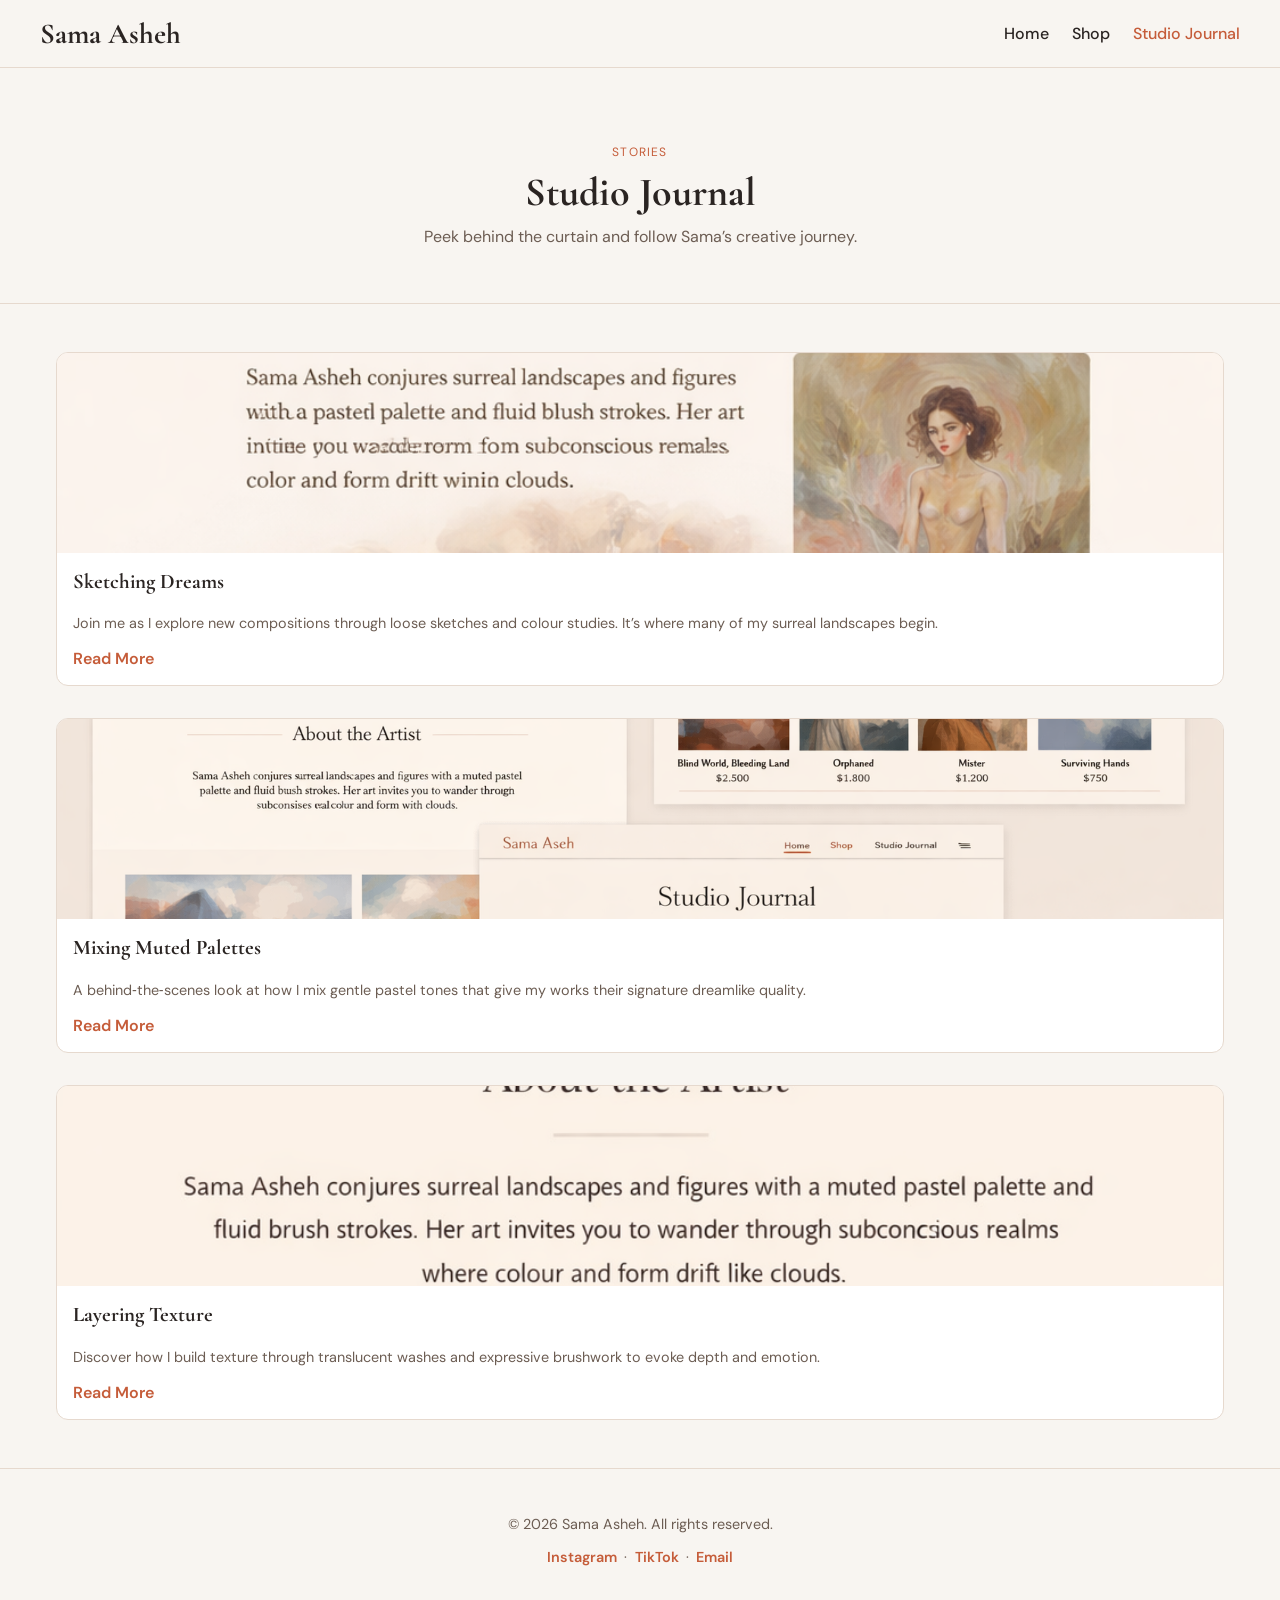
==== commit 2697239d: "Add chatbot; fix analytics placement; remove duplicate script" ====
--- a/journal.html
+++ b/journal.html
@@ -7,7 +7,7 @@
   <link rel="stylesheet" href="styles.css">
   <link rel="preconnect" href="https://fonts.googleapis.com">
   <link rel="preconnect" href="https://fonts.gstatic.com" crossorigin>
-  <link href="https://fonts.googleapis.com/css2?family=Playfair+Display:wght@500;700&family=Inter:wght@300;400;600&display=swap" rel="stylesheet">
+  <link href="https://fonts.googleapis.com/css2?family=Cormorant+Garamond:ital,wght@0,300;0,400;0,500;0,600;0,700;1,400;1,500&family=DM+Sans:ital,wght@0,300;0,400;0,500;0,600;0,700;1,400&display=swap" rel="stylesheet">
 </head>
 <body>
   <header class="main-header">
--- a/styles.css
+++ b/styles.css
@@ -1,20 +1,20 @@
 /*
  * Global stylesheet for Sama Asheh's storefront styled after the Lovable example.
  * The palette uses warm neutrals and terracotta accents to evoke a calming,
- * handcrafted feel. Typography pairs Playfair Display for headings with
- * Inter for body copy.
+ * handcrafted feel. Typography pairs Cormorant Garamond for headings with
+ * DM Sans for body copy.
  */
 
 :root {
-  /* Colour palette */
-  --background: #f7f4ef;
-  --background-alt: #f8f3ef;
+  /* Colour palette (updated to match Lovable site) */
+  --background: #f8f5f1;
+  --background-alt: #f2ede6;
   --surface: #ffffff;
-  --text-primary: #3a2b24;
-  --text-secondary: #706055;
-  --accent: #c4745a;
-  --accent-light: #eadfd8;
-  --border: #e9dfd6;
+  --text-primary: #2a2422;
+  --text-secondary: #6c5d53;
+  --accent: #c55c39;
+  --accent-light: #f3e6df;
+  --border: #e6d9ce;
 }
 
 /* Reset box sizing and base typography */
@@ -24,7 +24,7 @@
 html, body {
   margin: 0;
   padding: 0;
-  font-family: 'Inter', sans-serif;
+  font-family: 'DM Sans', sans-serif;
   background-color: var(--background);
   color: var(--text-primary);
 }
@@ -67,7 +67,7 @@
   padding: 1rem 0;
 }
 .site-logo {
-  font-family: 'Playfair Display', serif;
+  font-family: 'Cormorant Garamond', serif;
   font-size: 1.8rem;
   font-weight: 700;
   margin: 0;
@@ -101,7 +101,7 @@
   margin-bottom: 0.5rem;
 }
 .hero-title {
-  font-family: 'Playfair Display', serif;
+  font-family: 'Cormorant Garamond', serif;
   font-weight: 700;
   font-size: clamp(2rem, 5vw, 3.5rem);
   margin: 0.3rem 0 0.8rem;
@@ -134,7 +134,7 @@
   color: #ffffff;
 }
 .btn-accent:hover {
-  background-color: #b1644d;
+  background-color: #b64f33;
 }
 .btn-secondary {
   background-color: var(--accent-light);
@@ -151,7 +151,7 @@
   text-align: center;
 }
 .about-section h2 {
-  font-family: 'Playfair Display', serif;
+  font-family: 'Cormorant Garamond', serif;
   font-size: 2rem;
   margin-bottom: 0.8rem;
 }
@@ -180,7 +180,7 @@
   text-align: center;
 }
 .callout-card h3 {
-  font-family: 'Playfair Display', serif;
+  font-family: 'Cormorant Garamond', serif;
   font-size: 1.6rem;
   margin-top: 0;
   margin-bottom: 0.6rem;
@@ -219,7 +219,7 @@
 }
 .social-links a:hover {
   text-decoration: underline;
-  color: #b1644d;
+  color: #b64f33;
 }
 
 /* Shop pages */
@@ -231,7 +231,7 @@
   border-bottom: 1px solid var(--border);
 }
 .section-title {
-  font-family: 'Playfair Display', serif;
+  font-family: 'Cormorant Garamond', serif;
   font-size: 2.5rem;
   margin: 0.2rem 0 0.6rem;
   color: var(--text-primary);
@@ -263,7 +263,7 @@
   color: #ffffff;
 }
 .shop-toggle .tab:hover:not(.active) {
-  background-color: #e0d6ce;
+  background-color: #e7dad2;
 }
 
 /* Back link on shop page */
@@ -281,6 +281,7 @@
   text-decoration: underline;
 }
 
+/* Shop grids */
 .shop-grid {
   display: none;
   padding: 3rem 0;
@@ -316,7 +317,7 @@
   flex-grow: 1;
 }
 .product-info h4 {
-  font-family: 'Playfair Display', serif;
+  font-family: 'Cormorant Garamond', serif;
   font-size: 1.3rem;
   margin: 0 0 0.5rem;
   color: var(--text-primary);
@@ -380,7 +381,7 @@
   flex-grow: 1;
 }
 .journal-title {
-  font-family: 'Playfair Display', serif;
+  font-family: 'Cormorant Garamond', serif;
   font-size: 1.3rem;
   margin: 0 0 0.4rem;
   color: var(--text-primary);
@@ -399,5 +400,5 @@
 }
 .journal-read-more:hover {
   text-decoration: underline;
-  color: #b1644d;
+  color: #b64f33;
 }
